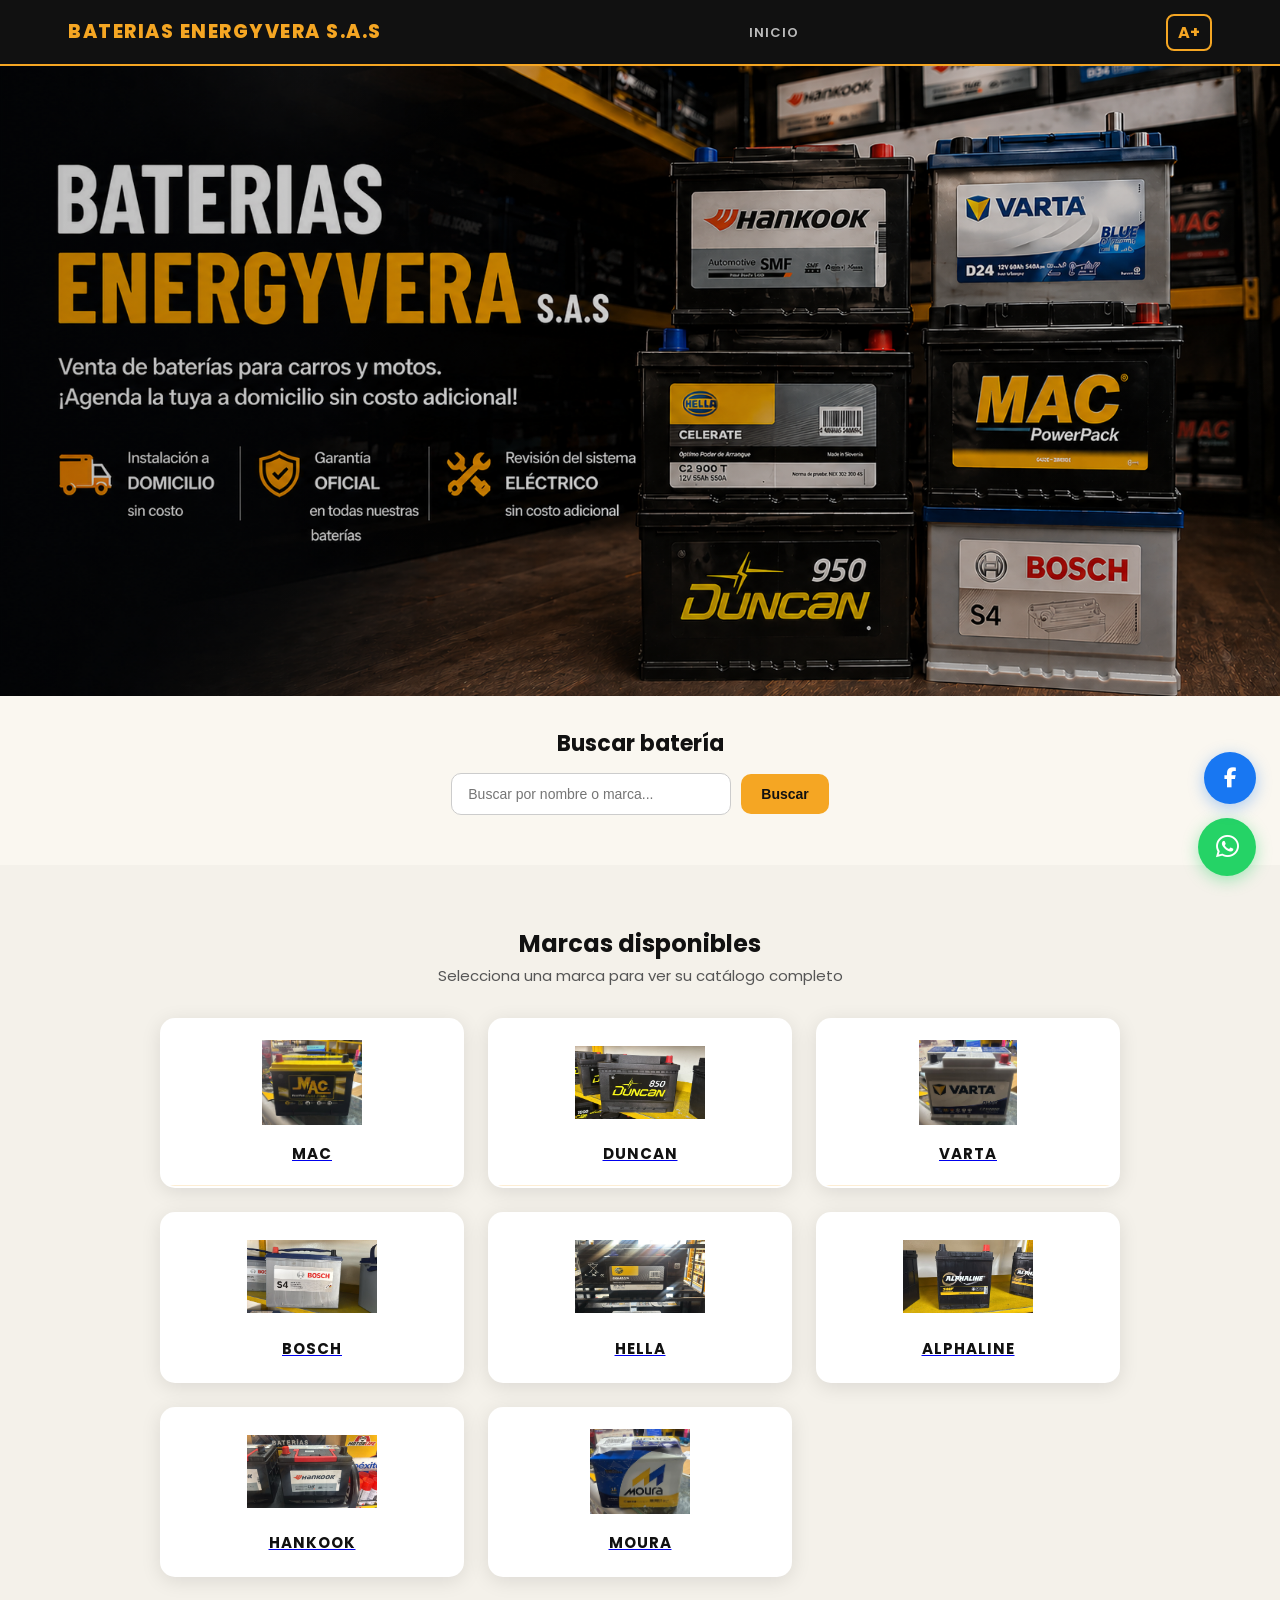
==== catalogo.html @ d807a4f6 "primer commit" ====
<!DOCTYPE html>
<html lang="es">
<head>
    <meta charset="UTF-8">
    <meta name="viewport" content="width=device-width, initial-scale=1.0">
    <title>Catálogo - Energyvera</title>
    <link rel="stylesheet" href="CSS/style.css">
    <link rel="stylesheet" href="CSS/catalogo.css">
    <link rel="stylesheet" href="CSS/carrusel.css">
    <link rel="stylesheet" href="https://cdnjs.cloudflare.com/ajax/libs/font-awesome/6.5.0/css/all.min.css">
    <link href="https://fonts.googleapis.com/css2?family=Poppins:wght@300;400;600;700;800&display=swap" rel="stylesheet">
</head>
<body>

<header>
    <nav>
        <h2>BATERIAS ENERGYVERA S.A.S</h2>
        <ul>
            <li><a href="index.html">Inicio</a></li>
        </ul>
        <button id="btnFuente" onclick="cambiarFuente()" title="Cambiar tamaño de texto">A+</button>
    </nav>
</header>

<!--CARRUSEL-->
<section class="hero-carousel">
  <div class="carousel-slide active">
    <img src="IMG/CARRUSEL/Carrusel01.jpg" class="carousel-img desktop" alt="Servicios de la empresa">
    <img src="IMG/CARRUSEL/Carrusel01-movil.jpg" class="carousel-img movil" alt="Servicios de la empresa">
    <div class="carousel-overlay"></div>
  </div>
  <div class="carousel-slide">
    <img src="IMG/CARRUSEL/Carrusel02.jpg" class="carousel-img desktop" alt="Garantía respaldada">
    <img src="IMG/CARRUSEL/Carrusel02-movil.jpg" class="carousel-img movil" alt="Garantía respaldada">
    <div class="carousel-overlay"></div>
  </div>
</section>

<!--BOTON WSP-->
<div class="wsp-float">
  <button class="wsp-btn" id="wspBtn"><i class="fab fa-whatsapp"></i></button>
  <div class="wsp-menu" id="wspMenu">
    <a href="https://api.whatsapp.com/send?phone=573152168760" target="_blank">Asesor Jeison Vera</a>
    <a href="https://api.whatsapp.com/send?phone=573102513489" target="_blank">Asesora Jazmin Vera</a>
  </div>
</div>

<div class="fb-float">
  <a href="href="https://www.facebook.com/share/18U4XaW8nF/"" target="_blank" class="fb-btn"><i class="fab fa-facebook-f"></i></a>
</div>

<section class="buscador">
    <h2>Buscar batería</h2>
    <div class="buscador-row">
        <input type="text" id="inputBusqueda" onkeyup="buscar()" placeholder="Buscar por nombre o marca...">
        <button onclick="buscar()">Buscar</button>
    </div>
</section>

<div id="resultados" class="productos"></div>

<section class="catalogo">
    <h1>Marcas disponibles</h1>
    <p class="catalogo-subtitulo">Selecciona una marca para ver su catálogo completo</p>

    <div class="marcas-grid">
      <a class="marca" href="marca.html?marca=mac">
        <img src="IMG/MAC/MAC.jpg" alt="Mac">
        <h3>MAC</h3>
      </a>

      <a class="marca" href="marca.html?marca=duncan">
        <img src="IMG/DUNCAN/DUNCAN.jpg" alt="Duncan">
        <h3>DUNCAN</h3>
      </a>
      <a class="marca" href="marca.html?marca=varta">
        <img src="IMG/VARTA/VARTA.jpg" alt="Varta">
        <h3>VARTA</h3>
      </a>
      <a class="marca" href="marca.html?marca=bosch">
        <img src="IMG/BOSCH/BOSCH.jpg" alt="Bosch">
        <h3>BOSCH</h3>
      </a>
      <a class="marca" href="marca.html?marca=hella">
        <img src="IMG/HELLA/HELLA.jpg" alt="Hella">
        <h3>HELLA</h3>
      </a>
      <a class="marca" href="marca.html?marca=alphaline">
        <img src="IMG/ALPHALINE/ALPHALINE.jpg" alt="Alphaline">
        <h3>ALPHALINE</h3>
      </a>
      <a class="marca" href="marca.html?marca=hankook">
        <img src="IMG/HANKOOK/HANKOOK.jpg" alt="Hankook">
        <h3>HANKOOK</h3>
      </a>
      <a class="marca" href="marca.html?marca=moura">
        <img src="IMG/MOURA/MOURA.jpg" alt="Moura">
        <h3>MOURA</h3>
      </a>

    </div>
</section>

<script src="JS/marca.js"></script>
<script src="JS/catalogo.js"></script>
<script src="JS/carrusel.js"></script>
<script src="JS/botones.js"></script>
<script>
  function cambiarFuente() {
    const html   = document.documentElement;
    const actual = parseFloat(html.style.fontSize) || 16;
    html.style.fontSize = actual >= 22 ? '16px' : (actual + 2) + 'px';
  }
</script>

</body>
</html>
---- CSS/style.css ----
/* Estilos globales — negro carbón, ámbar, dorado y crema
   Aquí vive todo lo que se comparte entre las tres páginas.
   Si tocas algo acá, afecta a index, catálogo y marca. */


/* -- Reset
   Limpia márgenes y rellenos por defecto del navegador,
   y hace que el tamaño de los elementos incluya el borde (box-sizing). */
*, *::before, *::after {
  margin: 0;
  padding: 0;
  box-sizing: border-box;
}


/* -- Variables
   Todos los colores, sombras, radios y tiempos de transición del sitio
   están aquí. Si quieres cambiar el color principal, solo cambia --ambar.
   --marca-color se sobreescribe dinámicamente desde marca.js con JS. */
:root {
  --negro:         #111111;
  --carbon:        #1c1c1e;
  --gris-oscuro:   #2a2a2a;
  --gris-medio:    #555;
  --gris-claro:    #f4f1ea;
  --crema:         #faf7f0;
  --blanco:        #ffffff;

  --ambar:         #f5a623;
  --ambar-claro:   #ffc346;
  --dorado:        #d4a017;
  --dorado-oscuro: #a07810;
  --amarillo:      #fdcc39;
  --amarillo-hover:#f5a623;

  /* sobreescrita por JS en marca.html */
  --marca-color:   #fdcc39;

  --sombra-suave:  0 4px 20px rgba(0,0,0,0.10);
  --sombra-media:  0 8px 32px rgba(0,0,0,0.18);
  --sombra-fuerte: 0 20px 60px rgba(0,0,0,0.30);

  --radio:     14px;
  --radio-sm:  8px;
  --t:         0.28s ease;
}


/* -- Base
   font-size: 16px en el html es la base de todos los rem del sitio.
   El botón de accesibilidad (btnFuente) modifica este valor con JS
   para escalar todos los textos proporcionalmente. */
html {
  scroll-behavior: smooth;
  font-size: 16px;
}

body {
  font-family: 'Poppins', sans-serif;
  background: var(--crema);
  color: var(--negro);
  line-height: 1.6;
}

ul { list-style: none; }


/* -- Tipografía
   Todos los encabezados usan Poppins. Los tamaños están en rem
   para que escalen cuando el usuario usa el botón de accesibilidad. */
h1, h2, h3, h4 { font-family: 'Poppins', sans-serif; }

.section-title {
  display: inline-block;
  font-size: 2.125rem;     /* 34px */
  font-weight: 800;
  text-transform: uppercase;
  letter-spacing: 1px;
  color: var(--negro);
  margin-bottom: 8px;
}
/* La línea decorativa ámbar debajo de los títulos de sección */
.section-title::after {
  content: '';
  display: block;
  width: 52px;
  height: 4px;
  background: linear-gradient(90deg, var(--ambar), var(--dorado));
  border-radius: 2px;
  margin: 10px auto 0;
}

.section-sub {
  font-size: 0.9375rem;    /* 15px */
  color: var(--gris-medio);
  margin-bottom: 48px;
}


/* -- Navbar
   Sticky en la parte superior, siempre visible al hacer scroll.
   El z-index 200 asegura que quede por encima de todo el contenido. */
header {
  background: var(--negro);
  position: sticky;
  top: 0;
  z-index: 200;
  border-bottom: 2px solid var(--ambar);
}

nav {
  display: flex;
  justify-content: space-between;
  align-items: center;
  max-width: 1200px;
  margin: 0 auto;
  padding: 0 28px;
  height: 64px;
}

/* Nombre de la empresa en el navbar */
nav h2 {
  font-size: 1.1875rem;    /* 19px */
  font-weight: 800;
  letter-spacing: 1.5px;
  color: var(--ambar);
  text-transform: uppercase;
  margin-bottom: 0;
}

/* Desactiva la línea decorativa que tienen los h2 globalmente */
nav h2::after { display: none; }

nav ul { display: flex; gap: 32px; }

/* Links del navbar con subrayado animado al hacer hover */
nav a {
  color: #bbb;
  text-decoration: none;
  font-size: 0.8125rem;    /* 13px */
  font-weight: 600;
  letter-spacing: 1px;
  text-transform: uppercase;
  position: relative;
  transition: color var(--t);
}
nav a::after {
  content: '';
  position: absolute;
  left: 0; bottom: -4px;
  width: 0; height: 2px;
  background: var(--ambar);
  transition: width var(--t);
}
nav a:hover { color: var(--ambar-claro); }
nav a:hover::after { width: 100%; }


/* -- Botón de accesibilidad
   Aumenta el font-size del html con JS, lo que escala
   todos los textos en rem proporcionalmente. */
#btnFuente {
  background: transparent;
  border: 2px solid var(--ambar);
  color: var(--ambar);
  font-family: 'Poppins', sans-serif;
  font-weight: 700;
  font-size: 1rem;
  padding: 4px 10px;
  border-radius: 8px;
  cursor: pointer;
  transition: all var(--t);
}

#btnFuente:hover {
  background: var(--ambar);
  color: var(--negro);
}


/* -- Sección CTA Marcas
   El bloque negro con el título grande y el botón "Ver marcas".
   Los dos radial-gradient del ::before son el efecto de luz de fondo. */
.marcas-home {
  text-align: center;
  padding: 90px 20px;
  background: var(--negro);
  position: relative;
  overflow: hidden;
}

.marcas-home::before {
  content: '';
  position: absolute; inset: 0;
  background:
    radial-gradient(ellipse 65% 55% at 20% 50%, rgba(245,166,35,0.09) 0%, transparent 70%),
    radial-gradient(ellipse 55% 65% at 80% 50%, rgba(212,160,23,0.07) 0%, transparent 70%);
  pointer-events: none;
}

.marcas-home h2 {
  font-size: 3.125rem;     /* 50px */
  font-weight: 800;
  text-transform: uppercase;
  letter-spacing: 2px;
  color: var(--blanco);
  margin-bottom: 14px;
  position: relative;
}
.marcas-home h2::after { display: none; }

/* La palabra en ámbar dentro del h2 ("marcas") */
.marcas-home h2 em {
  color: var(--ambar);
  font-style: normal;
}

.marcas-home p {
  color: #888;
  font-size: 1rem;         /* 16px */
  margin-bottom: 40px;
  position: relative;
}

/* Botón principal con gradiente ámbar-dorado y sombra de color */
.btn-marcas {
  display: inline-flex;
  align-items: center;
  gap: 10px;
  padding: 16px 42px;
  background: linear-gradient(135deg, var(--ambar) 0%, var(--dorado) 100%);
  color: var(--negro);
  font-size: 1rem;         /* 16px */
  font-weight: 700;
  letter-spacing: 1.5px;
  text-transform: uppercase;
  text-decoration: none;
  border-radius: var(--radio-sm);
  box-shadow: 0 6px 28px rgba(245,166,35,0.38);
  transition: transform var(--t), box-shadow var(--t);
  position: relative;
}

.btn-marcas:hover {
  transform: translateY(-3px);
  box-shadow: 0 14px 40px rgba(245,166,35,0.48);
  background: linear-gradient(135deg, var(--ambar-claro) 0%, var(--ambar) 100%);
}


/* -- Sección Servicios
   Grid responsivo que acomoda las tarjetas automáticamente
   según el ancho disponible. Cada tarjeta tiene borde izquierdo
   que aparece en hover. */
.servicios {
  padding: 90px 20px;
  text-align: center;
  background: var(--crema);
}

.servicios ul {
  display: grid;
  grid-template-columns: repeat(auto-fit, minmax(255px, 1fr));
  gap: 20px;
  max-width: 1100px;
  margin: 0 auto;
}

.servicios ul li {
  background: var(--blanco);
  padding: 24px 22px;
  border-radius: var(--radio);
  box-shadow: var(--sombra-suave);
  display: flex;
  align-items: flex-start;
  gap: 16px;
  font-size: 0.9375rem;    /* 15px */
  text-align: left;
  border-left: 4px solid transparent;
  transition: transform var(--t), box-shadow var(--t), border-color var(--t);
}

.servicios ul li:hover {
  transform: translateY(-6px);
  box-shadow: var(--sombra-media);
  border-left-color: var(--ambar);
}

/* Íconos de Font Awesome en cada servicio */
.servicios i {
  color: var(--ambar);
  font-size: 1.375rem;     /* 22px */
  flex-shrink: 0;
  margin-top: 2px;
}


/* -- Sección Reseñas
   Fondo negro con tarjetas oscuras. El ::before de cada tarjeta
   es la comilla decorativa grande semitransparente. */
.resenas {
  padding: 90px 20px;
  text-align: center;
  background: var(--negro);
  display: flex;
  flex-direction: column;
  align-items: center;
}

.resenas h2 {
  color: var(--blanco);
  font-size: 2.125rem;     /* 34px */
  font-weight: 800;
  margin-bottom: 6px;
}
.resenas h2::after {
  content: '';
  display: block;
  width: 52px; height: 4px;
  background: linear-gradient(90deg, var(--ambar), var(--dorado));
  border-radius: 2px;
  margin: 10px auto 0;
}

.resenas-sub {
  color: #777;
  font-size: 0.9375rem;    /* 15px */
  margin-bottom: 48px;
  margin-top: 10px;
}

.resenas-grid {
  display: grid;
  grid-template-columns: repeat(auto-fit, minmax(275px, 1fr));
  gap: 20px;
  max-width: 960px;
  width: 100%;
}

.resena-card {
  background: var(--carbon);
  border: 1px solid #2a2a2a;
  border-radius: var(--radio);
  padding: 28px 26px;
  text-align: left;
  position: relative;
  transition: border-color var(--t), transform var(--t);
}
.resena-card:hover {
  border-color: var(--ambar);
  transform: translateY(-5px);
}
/* Comilla decorativa grande en la esquina superior izquierda */
.resena-card::before {
  content: '"';
  font-size: 5rem;         /* 80px */
  color: var(--ambar);
  opacity: 0.18;
  position: absolute;
  top: -6px; left: 14px;
  line-height: 1;
  font-family: Georgia, serif;
}

.resena-estrellas { color: var(--ambar); font-size: 0.8125rem; margin-bottom: 10px; }
.resena-texto {
  font-size: 0.875rem;     /* 14px */
  color: #bbb;
  font-style: italic;
  line-height: 1.7;
  margin-bottom: 18px;
  position: relative;
  z-index: 1;
}
.resena-autor {
  font-size: 0.75rem;      /* 12px */
  font-weight: 700;
  color: var(--ambar);
  letter-spacing: 1.5px;
  text-transform: uppercase;
}


/* -- Sección FAQ
   Acordeón hecho con CSS y JS puro. max-height: 0 con transición
   es el truco para animar la apertura sin JS de altura. */
.faq {
  padding: 90px 20px;
  background: var(--gris-claro);
  text-align: center;
}
.faq h2 { color: var(--negro); }

.faq-lista {
  max-width: 700px;
  margin: 0 auto;
  text-align: left;
}

.faq-item {
  background: var(--blanco);
  border-radius: var(--radio-sm);
  margin-bottom: 10px;
  overflow: hidden;
  box-shadow: var(--sombra-suave);
  border: 1px solid #e6e0d4;
}

.faq-pregunta {
  width: 100%;
  background: none;
  border: none;
  padding: 18px 22px;
  display: flex;
  justify-content: space-between;
  align-items: center;
  cursor: pointer;
  font-family: 'Poppins', sans-serif;
  font-size: 0.9375rem;    /* 15px */
  font-weight: 700;
  color: var(--negro);
  text-align: left;
  gap: 12px;
  transition: background var(--t);
}
.faq-pregunta:hover { background: #fdf9f0; }

/* El ícono + que rota 45° para convertirse en × al abrir */
.faq-icon {
  color: var(--ambar);
  font-size: 1rem;         /* 16px */
  flex-shrink: 0;
  transition: transform var(--t);
}
.faq-item.open .faq-icon { transform: rotate(45deg); }

/* La respuesta usa max-height para animar apertura y cierre */
.faq-respuesta {
  max-height: 0;
  overflow: hidden;
  transition: max-height 0.35s ease, padding 0.3s ease;
  font-size: 0.875rem;     /* 14px */
  color: #555;
  padding: 0 22px;
  line-height: 1.7;
}
.faq-item.open .faq-respuesta {
  max-height: 200px;
  padding: 4px 22px 20px;
}


/* -- Sección Contacto
   Tres tarjetas con ícono, fondo oscuro sobre negro.
   El ::before es el efecto de luz sutil desde abajo. */
#contacto {
  padding: 90px 20px;
  text-align: center;
  background: var(--negro);
  position: relative;
  overflow: hidden;
}
#contacto::before {
  content: '';
  position: absolute; inset: 0;
  background: radial-gradient(ellipse 70% 60% at 50% 110%, rgba(245,166,35,0.08) 0%, transparent 70%);
  pointer-events: none;
}

#contacto h2 {
  color: var(--blanco);
  font-size: 2.125rem;     /* 34px */
  font-weight: 800;
  margin-bottom: 6px;
}
#contacto h2::after {
  content: '';
  display: block;
  width: 52px; height: 4px;
  background: linear-gradient(90deg, var(--ambar), var(--dorado));
  border-radius: 2px;
  margin: 10px auto 0;
}

.contacto-sub {
  color: #777;
  font-size: 0.9375rem;    /* 15px */
  margin: 10px 0 50px;
}

.contacto-cards {
  display: flex;
  justify-content: center;
  flex-wrap: wrap;
  gap: 20px;
  max-width: 860px;
  margin: 0 auto;
}

.contacto-card {
  background: var(--carbon);
  border: 1px solid #2a2a2a;
  border-radius: var(--radio);
  padding: 30px 32px;
  min-width: 210px;
  flex: 1;
  transition: border-color var(--t), transform var(--t);
}
.contacto-card:hover {
  border-color: var(--ambar);
  transform: translateY(-5px);
}
.contacto-card i {
  font-size: 1.75rem;      /* 28px */
  color: var(--ambar);
  margin-bottom: 14px;
  display: block;
}
.contacto-card p {
  color: #aaa;
  font-size: 0.875rem;     /* 14px */
  line-height: 1.7;
  background: none;
  padding: 0;
  border-radius: 0;
  box-shadow: none;
  width: auto;
  max-width: none;
  transition: none;
}
.contacto-card:hover p { background: none; transform: none; }


/* -- Footer
   Simple y limpio. El span es el nombre de la empresa en ámbar. */
footer {
  background: #090909;
  color: #555;
  text-align: center;
  padding: 28px 20px;
  font-size: 0.8125rem;    /* 13px */
  letter-spacing: 0.5px;
  border-top: 2px solid var(--ambar);
}
footer span { color: var(--ambar); font-weight: 700; }


/* -- Botones flotantes
   WhatsApp fijo abajo a la derecha. Al hacer click abre un menú
   con los dos asesores. Facebook flota encima del botón de WhatsApp. */
.wsp-float {
  position: fixed;
  bottom: 24px; right: 24px;
  z-index: 999;
  display: flex;
  align-items: flex-end;
  gap: 10px;
}

.wsp-btn {
  width: 58px; height: 58px;
  border-radius: 50%;
  border: none;
  background: #25D366;
  color: white;
  font-size: 1.625rem;     /* 26px */
  display: flex; align-items: center; justify-content: center;
  cursor: pointer;
  box-shadow: 0 4px 16px rgba(37,211,102,0.4);
  transition: transform var(--t), box-shadow var(--t);
}
.wsp-btn:hover {
  transform: scale(1.1);
  box-shadow: 0 8px 24px rgba(37,211,102,0.5);
}

/* El menú se muestra/oculta con la clase .show que agrega botones.js */
.wsp-menu {
  display: none;
  flex-direction: column;
  gap: 8px;
  position: absolute;
  right: 68px; bottom: 0;
}
.wsp-menu a {
  background: var(--ambar);
  color: var(--negro);
  padding: 10px 14px;
  border-radius: var(--radio-sm);
  text-decoration: none;
  font-size: 0.8125rem;    /* 13px */
  font-weight: 700;
  white-space: nowrap;
  box-shadow: var(--sombra-suave);
  transition: background var(--t);
}
.wsp-menu a:hover { background: var(--ambar-claro); }
.wsp-menu.show { display: flex; }

.fb-float {
  position: fixed;
  bottom: 96px; right: 24px;
  z-index: 999;
}
.fb-btn {
  width: 52px; height: 52px;
  display: flex; align-items: center; justify-content: center;
  background: #1877F2;
  color: white;
  font-size: 1.25rem;      /* 20px */
  border-radius: 50%;
  text-decoration: none;
  box-shadow: 0 4px 16px rgba(24,119,242,0.35);
  transition: transform var(--t), box-shadow var(--t);
}
.fb-btn:hover {
  transform: scale(1.12);
  box-shadow: 0 8px 24px rgba(24,119,242,0.45);
  background: #145dc0;
}


/* -- Animaciones
   fadeUp es la entrada escalonada de las tarjetas de productos.
   El delay se aplica inline desde marca.js. */
@keyframes fadeUp {
  from { opacity: 0; transform: translateY(28px); }
  to   { opacity: 1; transform: translateY(0); }
}


/* -- Responsive 768px
   En tablets el navbar apila verticalmente, el grid de reseñas
   pasa a una columna y las tarjetas de contacto se apilan. */
@media (max-width: 768px) {
  nav { flex-direction: column; height: auto; padding: 14px 20px; gap: 12px; }
  nav ul { gap: 16px; flex-wrap: wrap; justify-content: center; }
  .marcas-home h2 { font-size: 2rem; }        /* 32px */
  .resenas-grid { grid-template-columns: 1fr; }
  .contacto-cards { flex-direction: column; }
  .servicios ul li { font-size: 0.875rem; }   /* 14px */
  .faq-lista { max-width: 95%; }
}

/* -- Responsive 480px
   En móviles pequeños los títulos y botones reducen un poco más. */
@media (max-width: 480px) {
  .section-title { font-size: 1.625rem; }     /* 26px */
  .btn-marcas { padding: 14px 28px; font-size: 0.875rem; } /* 14px */
}


/* -- Sección Video
   El aspect-ratio 16/9 mantiene las proporciones del iframe
   sin importar el ancho de pantalla. */
.video-seccion {
  padding: 90px 20px;
  background: var(--negro);
  text-align: center;
}

.video-seccion h2 {
  color: var(--blanco);
}
.video-seccion .section-sub {
  color: #888;
}

.video-wrapper {
  position: relative;
  width: 100%;
  max-width: 860px;
  margin: 0 auto;
  border-radius: var(--radio);
  overflow: hidden;
  box-shadow: 0 24px 64px rgba(0,0,0,0.55);
  border: 2px solid #2a2a2a;
  aspect-ratio: 16 / 9;
}

/* El iframe se posiciona absolute para llenar el contenedor 16/9 */
.video-wrapper iframe,
.video-wrapper video {
  position: absolute;
  inset: 0;
  width: 100%;
  height: 100%;
  border: none;
  display: block;
}

@media (max-width: 768px) {
  .video-wrapper { border-radius: var(--radio-sm); }
}


/* -- Sección Mapa
   El mapa de Google Maps embebido con un header decorativo.
   En hover el borde se vuelve ámbar y el filtro de grises desaparece. */
.mapa-seccion {
  background: var(--negro);
  padding: 0 20px 70px;
  display: flex;
  justify-content: center;
}

.mapa-wrapper {
  width: 100%;
  max-width: 900px;
  border-radius: var(--radio);
  overflow: hidden;
  border: 2px solid #2a2a2a;
  box-shadow: 0 24px 60px rgba(0,0,0,0.5);
  transition: border-color var(--t), box-shadow var(--t);
}

.mapa-wrapper:hover {
  border-color: var(--ambar);
  box-shadow: 0 28px 70px rgba(245,166,35,0.15);
}

/* Barra superior del mapa con ícono y texto */
.mapa-header {
  background: var(--carbon);
  border-bottom: 2px solid var(--ambar);
  padding: 14px 22px;
  display: flex;
  align-items: center;
  gap: 10px;
}

.mapa-header i {
  color: var(--ambar);
  font-size: 1rem;         /* 16px */
}

.mapa-header span {
  font-size: 0.8125rem;    /* 13px */
  font-weight: 700;
  letter-spacing: 1.5px;
  text-transform: uppercase;
  color: #ccc;
}

/* Filtro de grises suave que se quita al hacer hover en el wrapper */
.mapa-frame {
  width: 100%;
  height: 380px;
  border: none;
  display: block;
  filter: grayscale(20%) contrast(1.05);
  transition: filter var(--t);
}

.mapa-wrapper:hover .mapa-frame {
  filter: grayscale(0%) contrast(1.05);
}

@media (max-width: 768px) {
  .mapa-frame { height: 260px; }
}
---- CSS/catalogo.css ----
/* CATALOGO
   Estilos de catalogo.html y también de marca.html,
   porque comparten el buscador y algunas tarjetas.
   Si tocas algo acá revisa que no se rompa en las dos páginas. */


/* -- Sección catálogo
   El bloque principal con el grid de marcas y el buscador. */
.catalogo {
  text-align: center;
  padding: 60px 20px;
  background: var(--gris-claro);
}

.catalogo-subtitulo {
  color: var(--gris-medio);
  margin-bottom: 30px;
  font-size: 0.9375rem;    /* 15px */
}


/* -- Grid de marcas
   Tres columnas fijas que se reducen a dos y luego a una
   en los breakpoints de responsive. */
.marcas-grid {
  display: grid;
  grid-template-columns: repeat(3, 1fr);
  gap: 24px;
  max-width: 960px;
  margin: 0 auto;
  justify-items: center;
}


/* -- Tarjeta de marca
   Al hacer hover sube, agrega borde ámbar y muestra
   la franja "Ver productos →" que sube desde abajo con translateY. */
.marca {
  background: var(--blanco);
  padding: 20px;
  border-radius: 15px;
  text-align: center;
  width: 100%;
  box-shadow: var(--sombra-suave);
  border: 2px solid transparent;
  transition: transform var(--t), box-shadow var(--t), border-color var(--t);
  position: relative;
  overflow: hidden;
}

/* Franja ámbar que sube desde abajo al hacer hover */
.marca::after {
  content: "Ver productos →";
  position: absolute;
  bottom: 0; left: 0; right: 0;
  background: var(--ambar);
  color: var(--negro);
  font-weight: 700;
  font-size: 0.8125rem;    /* 13px */
  padding: 8px;
  text-align: center;
  transform: translateY(100%);
  transition: transform var(--t);
}

.marca:hover::after { transform: translateY(0); }

.marca:hover {
  border-color: var(--ambar);
  transform: translateY(-6px);
  box-shadow: 0 14px 32px rgba(0,0,0,0.15);
}

.marca img {
  width: 130px;
  height: 85px;
  object-fit: contain;
}

.marca h3 {
  color: var(--negro);
  margin-top: 10px;
  font-size: 0.9375rem;    /* 15px */
  font-weight: 700;
  letter-spacing: 1px;
}


/* -- Resultados del buscador global
   Grid de dos columnas que muestra las baterías encontradas
   en todas las marcas al mismo tiempo. */
.productos {
  display: grid;
  grid-template-columns: repeat(2, 1fr);
  gap: 25px;
  justify-items: center;
  margin-top: 20px;
}

/* Tarjeta de resultado de búsqueda */
.bateria {
  background: var(--blanco);
  width: 240px;
  border-radius: 15px;
  padding: 15px;
  box-shadow: var(--sombra-suave);
  text-align: center;
  transition: transform var(--t), box-shadow var(--t);
}

.bateria:hover {
  transform: translateY(-6px);
  box-shadow: var(--sombra-media);
}

.bateria img {
  width: 100%;
  height: 150px;
  object-fit: contain;
}

.bateria h3 {
  font-size: 1rem;         /* 16px */
  margin: 10px 0;
  color: var(--negro);
}


/* -- Buscador global
   El input y botón centrados. El borde del input se vuelve
   ámbar al hacer focus con un glow suave. */
.buscador {
  display: flex;
  flex-direction: column;
  align-items: center;
  gap: 12px;
  text-align: center;
  padding: 30px 20px;
}

.buscador h2 {
  font-size: 1.375rem;     /* 22px */
  font-weight: 700;
  color: var(--negro);
}

.buscador-row {
  display: flex;
  justify-content: center;
  align-items: center;
  gap: 10px;
  flex-wrap: wrap;
}

.buscador input {
  padding: 12px 16px;
  width: 280px;
  border-radius: 10px;
  border: 1px solid #ccc;
  outline: none;
  font-size: 0.875rem;     /* 14px */
  transition: border var(--t), box-shadow var(--t);
}

.buscador input:focus {
  border-color: var(--ambar);
  box-shadow: 0 0 5px rgba(245,166,35,0.4);
}

.buscador button {
  padding: 12px 20px;
  background: var(--ambar);
  color: var(--negro);
  border: none;
  border-radius: 10px;
  cursor: pointer;
  font-weight: 700;
  font-size: 0.875rem;     /* 14px */
  transition: background var(--t), transform var(--t);
}

.buscador button:hover {
  background: var(--ambar-claro);
  transform: translateY(-2px);
}


/* -- Responsive 768px
   El grid de marcas pasa de 3 a 2 columnas.
   Los resultados del buscador pasan a una columna.
   El input ocupa casi todo el ancho. */
@media (max-width: 768px) {
  .marcas-grid { grid-template-columns: repeat(2, 1fr); }
  .productos { grid-template-columns: 1fr; }
  .bateria { width: 90%; }
  .buscador input { width: 80%; }
}

/* -- Responsive 480px
   En móviles pequeños el grid de marcas pasa a una sola columna. */
@media (max-width: 480px) {
  .marcas-grid { grid-template-columns: 1fr; }
}
---- CSS/carrusel.css ----
/* CARRUSEL
   Hero principal de index.html y catalogo.html.
   La lógica del cambio automático entre slides está en carrusel.js.
   Solo el slide con la clase .active es visible en cada momento. */


/* -- Contenedor principal
   overflow: hidden oculta los slides que no están activos
   para que no aparezcan al lado del que sí se muestra. */
.hero-carousel {
  position: relative;
  width: 100%;
  overflow: hidden;
}


/* -- Slide individual
   Por defecto están ocultos con display: none.
   carrusel.js agrega y quita la clase .active cada 4 segundos. */
.carousel-slide {
  display: none;
  height: 70vh;
  min-height: 400px;
  max-height: 650px;
  position: relative;
}

/* El slide activo es el único visible */
.carousel-slide.active {
  display: block;
}

/* La imagen cubre todo el slide sin deformarse */
.carousel-img {
  width: 100%;
  height: 100%;
  object-fit: cover;
  object-position: center;
}


/* -- Overlay
   Capa semitransparente sobre la imagen.
   El gradiente va de izquierda (más oscuro) a derecha (más claro)
   para que el texto de la izquierda sea legible. */
.carousel-overlay {
  position: absolute;
  inset: 0;
  display: flex;
  align-items: center;
  justify-content: flex-start;
  padding-left: 80px;
  padding-right: 40px;
  background: linear-gradient(to right, rgba(0,0,0,0.25), rgba(0,0,0,0.1));
}


/* -- Contenido del slide
   Título y texto sobre la imagen. La animación fadeUp lo hace
   entrar desde abajo cada vez que el slide se activa. */
.carousel-content {
  color: white;
  max-width: 500px;
  animation: fadeUp 1s ease;
  text-align: left;
}

.carousel-title {
  color: var(--ambar);
  font-size: 3.25rem;      /* 52px */
  font-weight: 900;
  line-height: 1.1;
  margin-bottom: 10px;
  text-transform: uppercase;
  letter-spacing: 1px;
  text-shadow: 0 4px 15px rgba(0,0,0,0.6);
}

.carousel-text {
  font-size: 1.125rem;     /* 18px */
  font-weight: 700;
  opacity: 0.9;
  margin-top: 10px;
  line-height: 1.4;
}

/* --Carousel movil*/
.carousel-img.movil  { 
  display: none; }

/* -- Responsive 768px
   En móviles el slide es más bajo y el contenido
   se centra en vez de alinearse a la izquierda. */
@media (max-width: 768px) {
  .carousel-slide { height: 450px; }
  .carousel-img { object-position: center top; }

  .carousel-overlay {
    padding: 20px;
    align-items: center;
    justify-content: center;
    text-align: center;
  }

  .carousel-title { font-size: 1.875rem; } /* 30px */
  .carousel-text  { font-size: 0.875rem; } /* 14px */
}

.carousel-img.movil  { display: none; }

@media (max-width: 768px) {
  .carousel-img.desktop { display: none; }
  .carousel-img.movil   { display: block; }
}
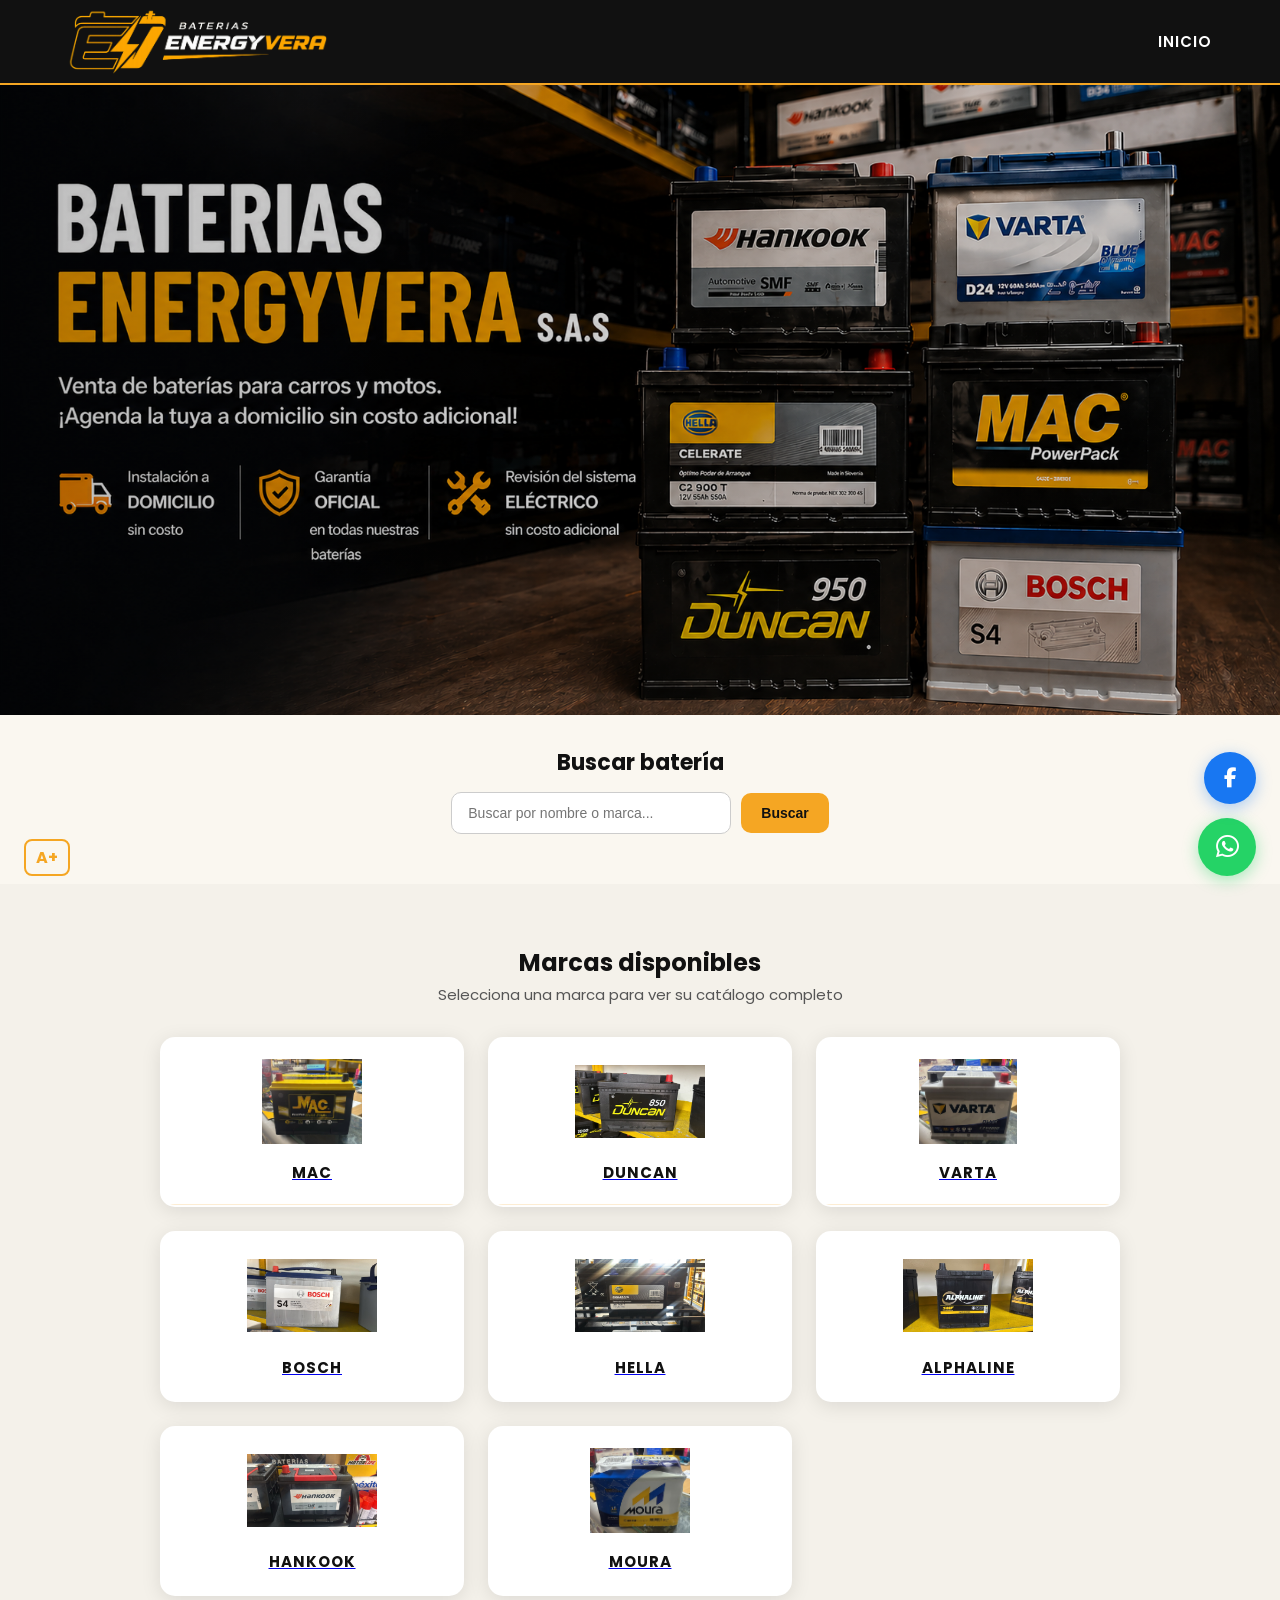
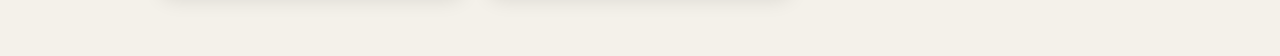
==== commit 7c9999d0: "estilo de catalogo" ====
--- a/catalogo.html
+++ b/catalogo.html
@@ -14,7 +14,7 @@
 
 <header>
     <nav>
-        <h2>BATERIAS ENERGYVERA S.A.S</h2>
+        <h2><img src="IMG/LOGO/LOGO_energyvera.png" alt="Logo Baterias EnergyVera S.A.S" class="nav-logo"></h2>
         <ul>
             <li><a href="index.html">Inicio</a></li>
         </ul>
--- a/CSS/style.css
+++ b/CSS/style.css
@@ -1,11 +1,9 @@
 /* Estilos globales — negro carbón, ámbar, dorado y crema
-   Aquí vive todo lo que se comparte entre las tres páginas.
-   Si tocas algo acá, afecta a index, catálogo y marca. */
+index, catálogo y marca. */
 
 
 /* -- Reset
-   Limpia márgenes y rellenos por defecto del navegador,
-   y hace que el tamaño de los elementos incluya el borde (box-sizing). */
+   Limpia márgenes y rellenos por defecto del navegador */
 *, *::before, *::after {
   margin: 0;
   padding: 0;
@@ -14,8 +12,7 @@
 
 
 /* -- Variables
-   Todos los colores, sombras, radios y tiempos de transición del sitio
-   están aquí. Si quieres cambiar el color principal, solo cambia --ambar.
+   colores, sombras, radios y tiempos de transición
    --marca-color se sobreescribe dinámicamente desde marca.js con JS. */
 :root {
   --negro:         #111111;
@@ -46,10 +43,7 @@
 }
 
 
-/* -- Base
-   font-size: 16px en el html es la base de todos los rem del sitio.
-   El botón de accesibilidad (btnFuente) modifica este valor con JS
-   para escalar todos los textos proporcionalmente. */
+/* -- Base*/
 html {
   scroll-behavior: smooth;
   font-size: 16px;
@@ -65,9 +59,7 @@
 ul { list-style: none; }
 
 
-/* -- Tipografía
-   Todos los encabezados usan Poppins. Los tamaños están en rem
-   para que escalen cuando el usuario usa el botón de accesibilidad. */
+/* -- Tipografía */
 h1, h2, h3, h4 { font-family: 'Poppins', sans-serif; }
 
 .section-title {
@@ -79,7 +71,7 @@
   color: var(--negro);
   margin-bottom: 8px;
 }
-/* La línea decorativa ámbar debajo de los títulos de sección */
+/* La línea decorativa ambar debajo de los títulos de sección */
 .section-title::after {
   content: '';
   display: block;
@@ -97,9 +89,7 @@
 }
 
 
-/* -- Navbar
-   Sticky en la parte superior, siempre visible al hacer scroll.
-   El z-index 200 asegura que quede por encima de todo el contenido. */
+/* -- Navbar */
 header {
   background: var(--negro);
   position: sticky;
@@ -115,17 +105,22 @@
   max-width: 1200px;
   margin: 0 auto;
   padding: 0 28px;
-  height: 64px;
+  height: 83px;
 }
 
 /* Nombre de la empresa en el navbar */
+.nav-logo {
+  height: 65px;
+  width: auto;
+  vertical-align: middle;
+  margin-right: 10px;
+}
+
 nav h2 {
-  font-size: 1.1875rem;    /* 19px */
-  font-weight: 800;
-  letter-spacing: 1.5px;
-  color: var(--ambar);
-  text-transform: uppercase;
-  margin-bottom: 0;
+  margin-right: 0; 
+  margin-left: 0;
+  padding-left: 0;
+
 }
 
 /* Desactiva la línea decorativa que tienen los h2 globalmente */
@@ -133,17 +128,30 @@
 
 nav ul { display: flex; gap: 32px; }
 
-/* Links del navbar con subrayado animado al hacer hover */
+/* Links del navbar*/
 nav a {
   color: #bbb;
   text-decoration: none;
-  font-size: 0.8125rem;    /* 13px */
+  font-size: 0.9375rem;    /* 13px */
   font-weight: 600;
   letter-spacing: 1px;
   text-transform: uppercase;
   position: relative;
   transition: color var(--t);
 }
+
+nav a[href="catalogo.html"],
+nav a[href="#faq"],
+nav a[href="#contacto"] {
+  color: var(--blanco);
+}
+
+nav a[href="catalogo.html"]:hover,
+nav a[href="#faq"]:hover,
+nav a[href="#contacto"]:hover {
+  color: var(--ambar-claro);
+}
+
 nav a::after {
   content: '';
   position: absolute;
@@ -156,9 +164,7 @@
 nav a:hover::after { width: 100%; }
 
 
-/* -- Botón de accesibilidad
-   Aumenta el font-size del html con JS, lo que escala
-   todos los textos en rem proporcionalmente. */
+/* -- Botón de accesibilidad*/
 #btnFuente {
   background: transparent;
   border: 2px solid var(--ambar);
@@ -170,6 +176,10 @@
   border-radius: 8px;
   cursor: pointer;
   transition: all var(--t);
+  position: fixed;
+  bottom: 24px;
+  left: 24px;
+  z-index: 999;
 }
 
 #btnFuente:hover {
@@ -178,13 +188,11 @@
 }
 
 
-/* -- Sección CTA Marcas
-   El bloque negro con el título grande y el botón "Ver marcas".
-   Los dos radial-gradient del ::before son el efecto de luz de fondo. */
+/* -- Sección CTA Marcas */
 .marcas-home {
   text-align: center;
   padding: 90px 20px;
-  background: var(--negro);
+  background: var(--crema);
   position: relative;
   overflow: hidden;
 }
@@ -199,30 +207,30 @@
 }
 
 .marcas-home h2 {
-  font-size: 3.125rem;     /* 50px */
+  font-size: 1.60rem;     /* 30px */
   font-weight: 800;
   text-transform: uppercase;
   letter-spacing: 2px;
-  color: var(--blanco);
+  color: var(--negro);
   margin-bottom: 14px;
   position: relative;
 }
 .marcas-home h2::after { display: none; }
 
-/* La palabra en ámbar dentro del h2 ("marcas") */
+/* La palabra en ambar ("marcas") dentro del h2 */
 .marcas-home h2 em {
   color: var(--ambar);
   font-style: normal;
 }
 
 .marcas-home p {
-  color: #888;
-  font-size: 1rem;         /* 16px */
+  color:var(--negro);
+  font-size: 0.800rem;         /* 12px */
   margin-bottom: 40px;
   position: relative;
 }
 
-/* Botón principal con gradiente ámbar-dorado y sombra de color */
+/* Botón principal */
 .btn-marcas {
   display: inline-flex;
   align-items: center;
@@ -248,14 +256,20 @@
 }
 
 
-/* -- Sección Servicios
-   Grid responsivo que acomoda las tarjetas automáticamente
-   según el ancho disponible. Cada tarjeta tiene borde izquierdo
-   que aparece en hover. */
+/* -- Sección Servicios */
 .servicios {
   padding: 90px 20px;
   text-align: center;
-  background: var(--crema);
+  background: var(--carbon);
+}
+
+.servicios h2 {
+  color: var(--blanco);
+  font-size: 1.60rem;
+}
+
+.servicios .section-sub {
+  color: var(--blanco);
 }
 
 .servicios ul {
@@ -267,7 +281,8 @@
 }
 
 .servicios ul li {
-  background: var(--blanco);
+  background: var(--gris-oscuro);
+  color: var(--blanco);
   padding: 24px 22px;
   border-radius: var(--radio);
   box-shadow: var(--sombra-suave);
@@ -294,10 +309,54 @@
   margin-top: 2px;
 }
 
-
-/* -- Sección Reseñas
-   Fondo negro con tarjetas oscuras. El ::before de cada tarjeta
-   es la comilla decorativa grande semitransparente. */
+/* -- Sección Video */
+.video-seccion {
+  padding: 90px 20px;
+  background: var(--crema);
+  text-align: center;
+}
+
+.video-seccion h2 {
+  color: var(--negro);
+  font-size: 1.60rem;
+}
+
+.video-seccion p {
+  color: var(--negro)
+}
+
+.video-seccion .section-sub {
+  color: var(--negro);
+}
+
+.video-wrapper {
+  position: relative;
+  width: 100%;
+  max-width: 860px;
+  margin: 0 auto;
+  border-radius: var(--radio);
+  border-color: #d4c9b0;
+  overflow: hidden;
+  box-shadow: 0 24px 64px rgba(0,0,0,0.55);
+  border: 2px solid #fbc02d;
+  aspect-ratio: 16 / 9;
+}
+
+.video-wrapper iframe,
+.video-wrapper video {
+  position: absolute;
+  inset: 0;
+  width: 100%;
+  height: 100%;
+  border: none;
+  display: block;
+}
+
+@media (max-width: 768px) {
+  .video-wrapper { border-radius: var(--radio-sm); }
+}
+
+/* -- Sección Reseñas */
 .resenas {
   padding: 90px 20px;
   text-align: center;
@@ -309,7 +368,7 @@
 
 .resenas h2 {
   color: var(--blanco);
-  font-size: 2.125rem;     /* 34px */
+  font-size: 1.60rem;     /* 34px */
   font-weight: 800;
   margin-bottom: 6px;
 }
@@ -322,11 +381,19 @@
   margin: 10px auto 0;
 }
 
+.resenas-texto{
+  color: var(--blanco);
+}
+
 .resenas-sub {
-  color: #777;
+  color: var(--blanco);
   font-size: 0.9375rem;    /* 15px */
   margin-bottom: 48px;
   margin-top: 10px;
+}
+
+.resenas .resenas-sub {
+  color: var(--blanco);
 }
 
 .resenas-grid {
@@ -350,7 +417,7 @@
   border-color: var(--ambar);
   transform: translateY(-5px);
 }
-/* Comilla decorativa grande en la esquina superior izquierda */
+/* Comilla decorativa  */
 .resena-card::before {
   content: '"';
   font-size: 5rem;         /* 80px */
@@ -365,7 +432,7 @@
 .resena-estrellas { color: var(--ambar); font-size: 0.8125rem; margin-bottom: 10px; }
 .resena-texto {
   font-size: 0.875rem;     /* 14px */
-  color: #bbb;
+  color:var(--blanco);
   font-style: italic;
   line-height: 1.7;
   margin-bottom: 18px;
@@ -380,16 +447,16 @@
   text-transform: uppercase;
 }
 
-
 /* -- Sección FAQ
-   Acordeón hecho con CSS y JS puro. max-height: 0 con transición
-   es el truco para animar la apertura sin JS de altura. */
+   Acordeón hecho con CSS y JS */
 .faq {
   padding: 90px 20px;
   background: var(--gris-claro);
   text-align: center;
 }
-.faq h2 { color: var(--negro); }
+.faq h2 { color: var(--negro); 
+font-size: 1.60rem;
+}
 
 .faq-lista {
   max-width: 700px;
@@ -403,7 +470,15 @@
   margin-bottom: 10px;
   overflow: hidden;
   box-shadow: var(--sombra-suave);
-  border: 1px solid #e6e0d4;
+  border: 1px solid var(--blanco);
+}
+
+.faq .section-sub { 
+  color: var(--negro); 
+}
+
+.faq-respuesta { 
+  color: var(--negro); 
 }
 
 .faq-pregunta {
@@ -425,7 +500,6 @@
 }
 .faq-pregunta:hover { background: #fdf9f0; }
 
-/* El ícono + que rota 45° para convertirse en × al abrir */
 .faq-icon {
   color: var(--ambar);
   font-size: 1rem;         /* 16px */
@@ -440,7 +514,7 @@
   overflow: hidden;
   transition: max-height 0.35s ease, padding 0.3s ease;
   font-size: 0.875rem;     /* 14px */
-  color: #555;
+  color: var(--negro);
   padding: 0 22px;
   line-height: 1.7;
 }
@@ -449,10 +523,7 @@
   padding: 4px 22px 20px;
 }
 
-
-/* -- Sección Contacto
-   Tres tarjetas con ícono, fondo oscuro sobre negro.
-   El ::before es el efecto de luz sutil desde abajo. */
+/* -- Sección Contacto */
 #contacto {
   padding: 90px 20px;
   text-align: center;
@@ -469,7 +540,7 @@
 
 #contacto h2 {
   color: var(--blanco);
-  font-size: 2.125rem;     /* 34px */
+  font-size: 1.60rem;     /* 34px */
   font-weight: 800;
   margin-bottom: 6px;
 }
@@ -483,7 +554,7 @@
 }
 
 .contacto-sub {
-  color: #777;
+  color: var(--blanco);
   font-size: 0.9375rem;    /* 15px */
   margin: 10px 0 50px;
 }
@@ -517,7 +588,7 @@
   display: block;
 }
 .contacto-card p {
-  color: #aaa;
+  color: var(--blanco);
   font-size: 0.875rem;     /* 14px */
   line-height: 1.7;
   background: none;
@@ -530,24 +601,84 @@
 }
 .contacto-card:hover p { background: none; transform: none; }
 
-
-/* -- Footer
-   Simple y limpio. El span es el nombre de la empresa en ámbar. */
-footer {
-  background: #090909;
-  color: #555;
+/* -- Sección Mapa */
+.mapa-seccion {
+  background: var(--negro);
+  padding: 0 20px 70px;
+  display: flex;
+  justify-content: center;
+}
+
+.mapa-wrapper {
+  width: 100%;
+  max-width: 900px;
+  border-radius: var(--radio);
+  overflow: hidden;
+  border: 2px solid #2a2a2a;
+  box-shadow: 0 24px 60px rgba(0,0,0,0.5);
+  transition: border-color var(--t), box-shadow var(--t);
+}
+
+.mapa-wrapper:hover {
+  border-color: var(--ambar);
+  box-shadow: 0 28px 70px rgba(245,166,35,0.15);
+}
+
+/* --Barra superior del mapa con ícono y texto */
+.mapa-header {
+  background: var(--carbon);
+  border-bottom: 2px solid var(--ambar);
+  padding: 14px 22px;
+  display: flex;
+  align-items: center;
+  gap: 10px;
+}
+
+.mapa-header i {
+  color: var(--ambar);
+  font-size: 1rem;        
+}
+
+.mapa-header span {
+  font-size: 0.8125rem;   
+  font-weight: 700;
+  letter-spacing: 1.5px;
+  text-transform: uppercase;
+  color: var(--blanco);
+}
+
+/* --Filtro de grises suave que se quita al hacer hover en el wrapper */
+.mapa-frame {
+  width: 100%;
+  height: 380px;
+  border: none;
+  display: block;
+  filter: grayscale(20%) contrast(1.05);
+  transition: filter var(--t);
+}
+
+.mapa-wrapper:hover .mapa-frame {
+  filter: grayscale(0%) contrast(1.05);
+}
+
+@media (max-width: 768px) {
+  .mapa-frame { height: 260px; }
+}
+
+/* -- Footer*/
+  footer {
+  background: linear-gradient(135deg, var(--ambar) 0%, var(--ambar) 100%);
+  color:var(--blanco);
   text-align: center;
   padding: 28px 20px;
   font-size: 0.8125rem;    /* 13px */
   letter-spacing: 0.5px;
-  border-top: 2px solid var(--ambar);
-}
-footer span { color: var(--ambar); font-weight: 700; }
-
-
-/* -- Botones flotantes
-   WhatsApp fijo abajo a la derecha. Al hacer click abre un menú
-   con los dos asesores. Facebook flota encima del botón de WhatsApp. */
+  border-top: 2px solid var(--dorado);
+}
+footer span { color: var(--negro); font-weight: 700; }
+
+
+/* -- Botones flotantes*/
 .wsp-float {
   position: fixed;
   bottom: 24px; right: 24px;
@@ -574,7 +705,6 @@
   box-shadow: 0 8px 24px rgba(37,211,102,0.5);
 }
 
-/* El menú se muestra/oculta con la clase .show que agrega botones.js */
 .wsp-menu {
   display: none;
   flex-direction: column;
@@ -619,19 +749,13 @@
   background: #145dc0;
 }
 
-
-/* -- Animaciones
-   fadeUp es la entrada escalonada de las tarjetas de productos.
-   El delay se aplica inline desde marca.js. */
+/* -- Animaciones*/
 @keyframes fadeUp {
   from { opacity: 0; transform: translateY(28px); }
   to   { opacity: 1; transform: translateY(0); }
 }
 
-
-/* -- Responsive 768px
-   En tablets el navbar apila verticalmente, el grid de reseñas
-   pasa a una columna y las tarjetas de contacto se apilan. */
+/* -- Responsive 768px */
 @media (max-width: 768px) {
   nav { flex-direction: column; height: auto; padding: 14px 20px; gap: 12px; }
   nav ul { gap: 16px; flex-wrap: wrap; justify-content: center; }
@@ -642,120 +766,8 @@
   .faq-lista { max-width: 95%; }
 }
 
-/* -- Responsive 480px
-   En móviles pequeños los títulos y botones reducen un poco más. */
+/* -- Responsive 480px */
 @media (max-width: 480px) {
   .section-title { font-size: 1.625rem; }     /* 26px */
   .btn-marcas { padding: 14px 28px; font-size: 0.875rem; } /* 14px */
 }
-
-
-/* -- Sección Video
-   El aspect-ratio 16/9 mantiene las proporciones del iframe
-   sin importar el ancho de pantalla. */
-.video-seccion {
-  padding: 90px 20px;
-  background: var(--negro);
-  text-align: center;
-}
-
-.video-seccion h2 {
-  color: var(--blanco);
-}
-.video-seccion .section-sub {
-  color: #888;
-}
-
-.video-wrapper {
-  position: relative;
-  width: 100%;
-  max-width: 860px;
-  margin: 0 auto;
-  border-radius: var(--radio);
-  overflow: hidden;
-  box-shadow: 0 24px 64px rgba(0,0,0,0.55);
-  border: 2px solid #2a2a2a;
-  aspect-ratio: 16 / 9;
-}
-
-/* El iframe se posiciona absolute para llenar el contenedor 16/9 */
-.video-wrapper iframe,
-.video-wrapper video {
-  position: absolute;
-  inset: 0;
-  width: 100%;
-  height: 100%;
-  border: none;
-  display: block;
-}
-
-@media (max-width: 768px) {
-  .video-wrapper { border-radius: var(--radio-sm); }
-}
-
-
-/* -- Sección Mapa
-   El mapa de Google Maps embebido con un header decorativo.
-   En hover el borde se vuelve ámbar y el filtro de grises desaparece. */
-.mapa-seccion {
-  background: var(--negro);
-  padding: 0 20px 70px;
-  display: flex;
-  justify-content: center;
-}
-
-.mapa-wrapper {
-  width: 100%;
-  max-width: 900px;
-  border-radius: var(--radio);
-  overflow: hidden;
-  border: 2px solid #2a2a2a;
-  box-shadow: 0 24px 60px rgba(0,0,0,0.5);
-  transition: border-color var(--t), box-shadow var(--t);
-}
-
-.mapa-wrapper:hover {
-  border-color: var(--ambar);
-  box-shadow: 0 28px 70px rgba(245,166,35,0.15);
-}
-
-/* Barra superior del mapa con ícono y texto */
-.mapa-header {
-  background: var(--carbon);
-  border-bottom: 2px solid var(--ambar);
-  padding: 14px 22px;
-  display: flex;
-  align-items: center;
-  gap: 10px;
-}
-
-.mapa-header i {
-  color: var(--ambar);
-  font-size: 1rem;         /* 16px */
-}
-
-.mapa-header span {
-  font-size: 0.8125rem;    /* 13px */
-  font-weight: 700;
-  letter-spacing: 1.5px;
-  text-transform: uppercase;
-  color: #ccc;
-}
-
-/* Filtro de grises suave que se quita al hacer hover en el wrapper */
-.mapa-frame {
-  width: 100%;
-  height: 380px;
-  border: none;
-  display: block;
-  filter: grayscale(20%) contrast(1.05);
-  transition: filter var(--t);
-}
-
-.mapa-wrapper:hover .mapa-frame {
-  filter: grayscale(0%) contrast(1.05);
-}
-
-@media (max-width: 768px) {
-  .mapa-frame { height: 260px; }
-}
--- a/CSS/catalogo.css
+++ b/CSS/catalogo.css
@@ -1,11 +1,17 @@
 /* CATALOGO
-   Estilos de catalogo.html y también de marca.html,
-   porque comparten el buscador y algunas tarjetas.
-   Si tocas algo acá revisa que no se rompa en las dos páginas. */
+   Estilos de catalogo.html y también de marca.html,comparten el buscador y algunas tarjetas */
 
+/*-- Navbar */
 
-/* -- Sección catálogo
-   El bloque principal con el grid de marcas y el buscador. */
+nav a[href="index.html"] {
+  color: var(--blanco);
+}
+
+nav a[href="index.html"]:hover {
+  color: var(--ambar-claro);
+}
+
+/* -- Sección catálogo */
 .catalogo {
   text-align: center;
   padding: 60px 20px;
@@ -19,9 +25,7 @@
 }
 
 
-/* -- Grid de marcas
-   Tres columnas fijas que se reducen a dos y luego a una
-   en los breakpoints de responsive. */
+/* -- Grid de marcas*/
 .marcas-grid {
   display: grid;
   grid-template-columns: repeat(3, 1fr);
@@ -32,9 +36,7 @@
 }
 
 
-/* -- Tarjeta de marca
-   Al hacer hover sube, agrega borde ámbar y muestra
-   la franja "Ver productos →" que sube desde abajo con translateY. */
+/* -- Tarjeta de marca*/
 .marca {
   background: var(--blanco);
   padding: 20px;
@@ -86,9 +88,7 @@
 }
 
 
-/* -- Resultados del buscador global
-   Grid de dos columnas que muestra las baterías encontradas
-   en todas las marcas al mismo tiempo. */
+/* -- Resultados del buscador global*/
 .productos {
   display: grid;
   grid-template-columns: repeat(2, 1fr);
@@ -97,7 +97,7 @@
   margin-top: 20px;
 }
 
-/* Tarjeta de resultado de búsqueda */
+/* Tarjetas de resultado de búsqueda */
 .bateria {
   background: var(--blanco);
   width: 240px;
@@ -125,10 +125,7 @@
   color: var(--negro);
 }
 
-
-/* -- Buscador global
-   El input y botón centrados. El borde del input se vuelve
-   ámbar al hacer focus con un glow suave. */
+/* -- Buscador global */
 .buscador {
   display: flex;
   flex-direction: column;
@@ -185,10 +182,7 @@
 }
 
 
-/* -- Responsive 768px
-   El grid de marcas pasa de 3 a 2 columnas.
-   Los resultados del buscador pasan a una columna.
-   El input ocupa casi todo el ancho. */
+/* -- Responsive 768px */
 @media (max-width: 768px) {
   .marcas-grid { grid-template-columns: repeat(2, 1fr); }
   .productos { grid-template-columns: 1fr; }
@@ -196,8 +190,7 @@
   .buscador input { width: 80%; }
 }
 
-/* -- Responsive 480px
-   En móviles pequeños el grid de marcas pasa a una sola columna. */
+/* -- Responsive 480px */
 @media (max-width: 480px) {
   .marcas-grid { grid-template-columns: 1fr; }
 }
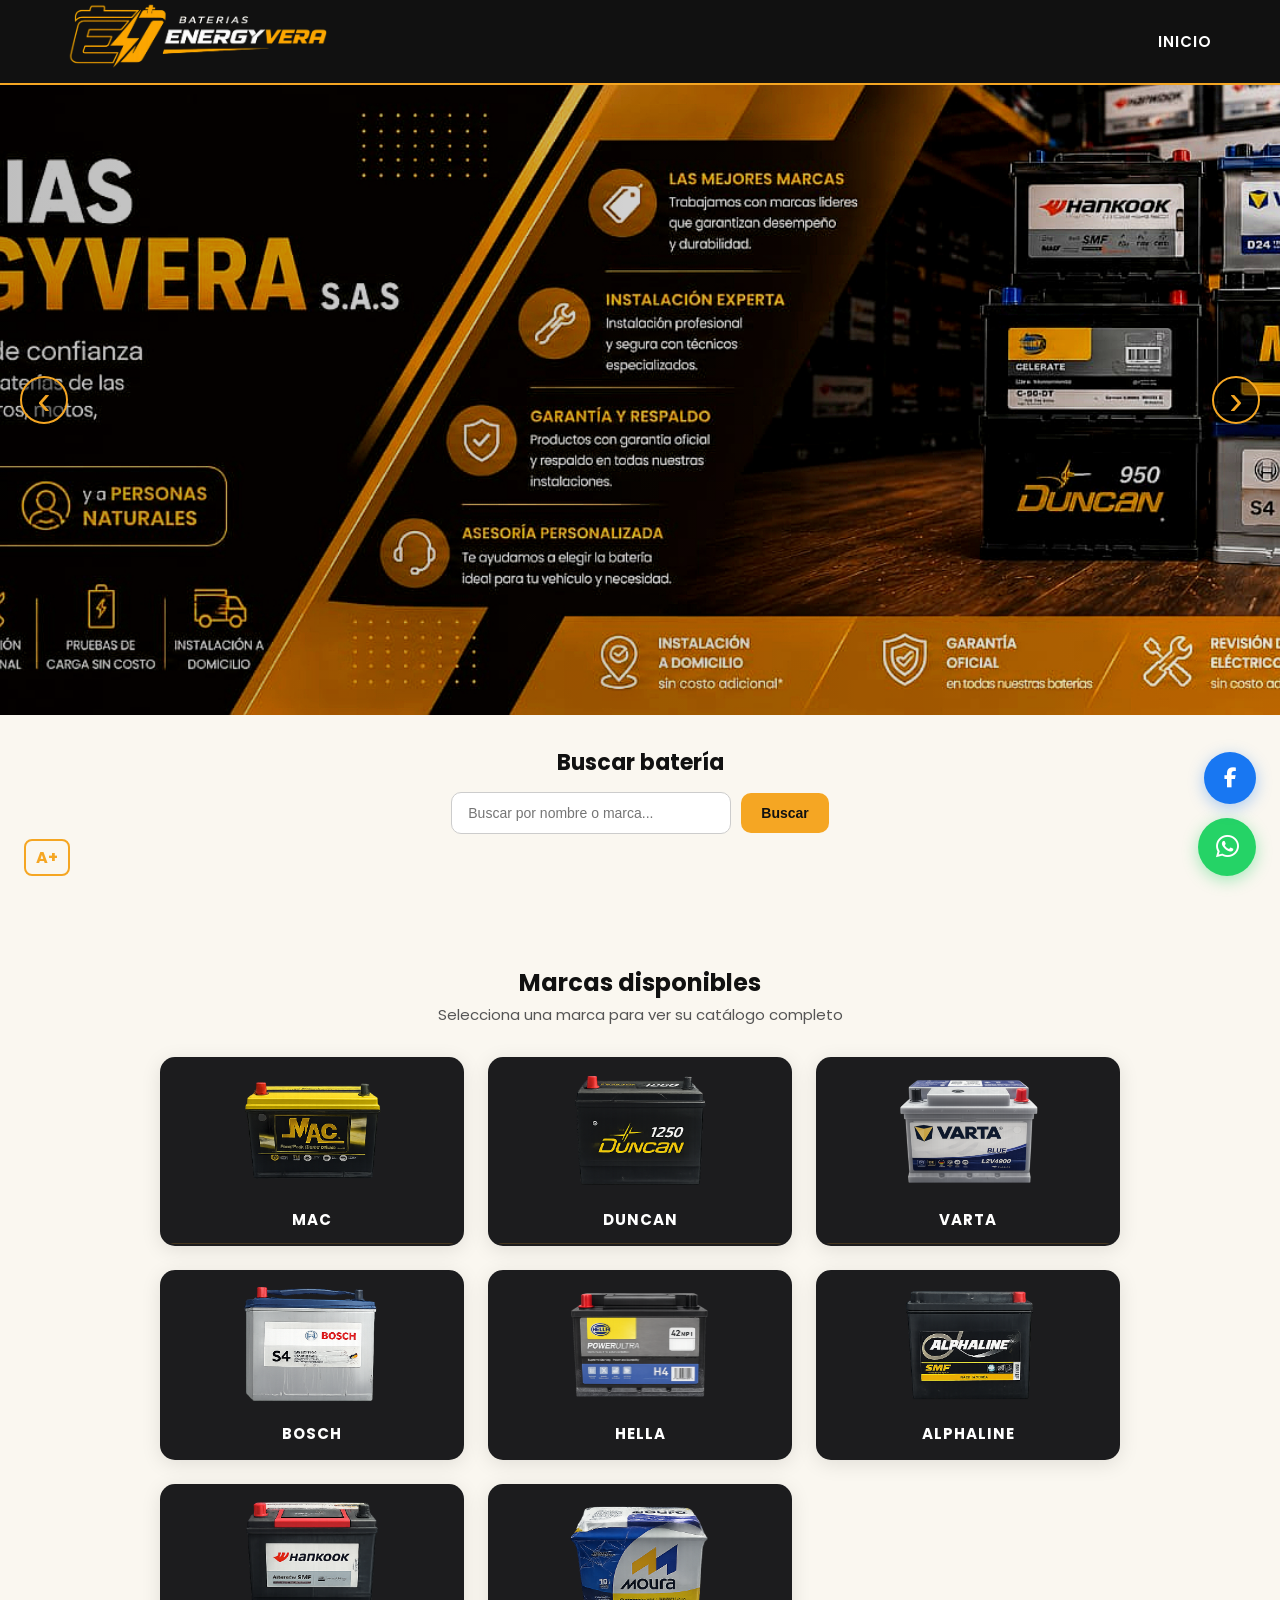
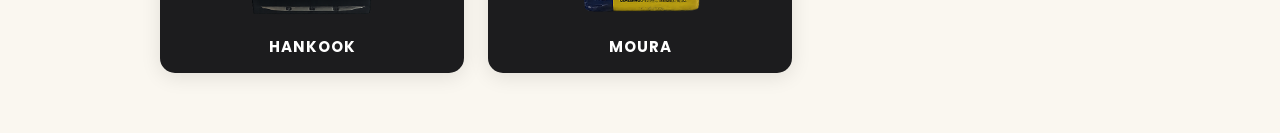
==== commit 729b5d98: "logo inicio" ====
--- a/catalogo.html
+++ b/catalogo.html
@@ -14,7 +14,7 @@
 
 <header>
     <nav>
-        <h2><img src="IMG/LOGO/LOGO_energyvera.png" alt="Logo Baterias EnergyVera S.A.S" class="nav-logo"></h2>
+        <h2><a href="index.html"><img src="IMG/LOGO/LOGO_energyvera.png" alt="Logo Baterias EnergyVera S.A.S" class="nav-logo"></a></h2>
         <ul>
             <li><a href="index.html">Inicio</a></li>
         </ul>
@@ -34,6 +34,9 @@
     <img src="IMG/CARRUSEL/Carrusel02-movil.jpg" class="carousel-img movil" alt="Garantía respaldada">
     <div class="carousel-overlay"></div>
   </div>
+
+  <button class="carousel-btn prev" onclick="cambiarManual(-1)">&#8249;</button>
+  <button class="carousel-btn next" onclick="cambiarManual(1)">&#8250;</button>
 </section>
 
 <!--BOTON WSP-->
@@ -101,10 +104,11 @@
     </div>
 </section>
 
+<script src="JS/carrusel.js"></script>
+<script src="JS/botones.js"></script>
 <script src="JS/marca.js"></script>
 <script src="JS/catalogo.js"></script>
-<script src="JS/carrusel.js"></script>
-<script src="JS/botones.js"></script>
+
 <script>
   function cambiarFuente() {
     const html   = document.documentElement;
--- a/CSS/style.css
+++ b/CSS/style.css
@@ -1,6 +1,5 @@
 /* Estilos globales — negro carbón, ámbar, dorado y crema
 index, catálogo y marca. */
-
 
 /* -- Reset
    Limpia márgenes y rellenos por defecto del navegador */
@@ -42,7 +41,6 @@
   --t:         0.28s ease;
 }
 
-
 /* -- Base*/
 html {
   scroll-behavior: smooth;
@@ -56,11 +54,13 @@
   line-height: 1.6;
 }
 
-ul { list-style: none; }
+ul { 
+  list-style: none; }
 
 
 /* -- Tipografía */
-h1, h2, h3, h4 { font-family: 'Poppins', sans-serif; }
+h1, h2, h3, h4 { 
+  font-family: 'Poppins', sans-serif; }
 
 .section-title {
   display: inline-block;
@@ -124,9 +124,17 @@
 }
 
 /* Desactiva la línea decorativa que tienen los h2 globalmente */
-nav h2::after { display: none; }
-
-nav ul { display: flex; gap: 32px; }
+nav h2::after { 
+  display: none; }
+
+nav ul { 
+  display: flex; gap: 32px; }
+
+/*Logo*/
+nav h2 a {
+  text-decoration: none;
+  display: inline-flex;
+}
 
 /* Links del navbar*/
 nav a {
@@ -670,7 +678,7 @@
   background: linear-gradient(135deg, var(--ambar) 0%, var(--ambar) 100%);
   color:var(--blanco);
   text-align: center;
-  padding: 28px 20px;
+  padding: 20px 20px;
   font-size: 0.8125rem;    /* 13px */
   letter-spacing: 0.5px;
   border-top: 2px solid var(--dorado);
--- a/CSS/catalogo.css
+++ b/CSS/catalogo.css
@@ -15,13 +15,21 @@
 .catalogo {
   text-align: center;
   padding: 60px 20px;
-  background: var(--gris-claro);
+  background: var(--crema);
 }
 
 .catalogo-subtitulo {
   color: var(--gris-medio);
   margin-bottom: 30px;
   font-size: 0.9375rem;    /* 15px */
+}
+
+.catalogo .section-title{
+  color: var(--negro);
+}
+
+.catalogo-subtitulo {
+  color: var(--gris-medio);
 }
 
 
@@ -38,9 +46,10 @@
 
 /* -- Tarjeta de marca*/
 .marca {
-  background: var(--blanco);
-  padding: 20px;
+  background: var(--carbon);
+  padding: 12px;
   border-radius: 15px;
+  border: 2px solid #2a2a2a;
   text-align: center;
   width: 100%;
   box-shadow: var(--sombra-suave);
@@ -74,43 +83,50 @@
 }
 
 .marca img {
-  width: 130px;
-  height: 85px;
+  width: 140px;
+  height: 120px;
   object-fit: contain;
 }
 
 .marca h3 {
-  color: var(--negro);
+  color: var(--blanco);
   margin-top: 10px;
   font-size: 0.9375rem;    /* 15px */
   font-weight: 700;
   letter-spacing: 1px;
 }
 
+a.marca {
+  text-decoration: none;
+}
 
 /* -- Resultados del buscador global*/
 .productos {
   display: grid;
-  grid-template-columns: repeat(2, 1fr);
-  gap: 25px;
+  grid-template-columns: repeat(3, 1fr);
+  gap: 16px;
+  max-width: 960px;
   justify-items: center;
   margin-top: 20px;
+  margin: 0 auto 40px;
 }
 
 /* Tarjetas de resultado de búsqueda */
 .bateria {
-  background: var(--blanco);
-  width: 240px;
-  border-radius: 15px;
+  background: var(--carbon);
+  border: 1px solid #2a2a2a;
+  width: 100%;
+  border-radius: var(--radio);
   padding: 15px;
   box-shadow: var(--sombra-suave);
   text-align: center;
-  transition: transform var(--t), box-shadow var(--t);
+  transition: border-color var(--t), transform var(--t);
 }
 
 .bateria:hover {
+  border-color: var(--ambar);
+  box-shadow: var(--sombra-media);
   transform: translateY(-6px);
-  box-shadow: var(--sombra-media);
 }
 
 .bateria img {
@@ -122,7 +138,57 @@
 .bateria h3 {
   font-size: 1rem;         /* 16px */
   margin: 10px 0;
-  color: var(--negro);
+  color: var(--blanco);
+}
+
+/*-- Info baterias modal */
+.bateria-desc {
+  font-size: 0.75rem;
+  color: #aaa;
+  margin: 8px 0;
+  line-height: 1.5;
+  display: -webkit-box;
+  -webkit-line-clamp: 2;    /* máximo 2 líneas */
+  -webkit-box-orient: vertical;
+  overflow: hidden;
+}
+
+.bateria-specs {
+  display: flex;
+  flex-wrap: wrap;
+  gap: 6px;
+  margin-bottom: 12px;
+}
+
+.bateria-specs span {
+  background: var(--negro);
+  color: #ccc;
+  font-size: 0.70rem;
+  padding: 3px 8px;
+  border-radius: 6px;
+  border: 1px solid #3a3a3a;
+}
+
+.bateria-footer {
+  display: flex;
+  justify-content: space-between;
+  align-items: center;
+  margin-top: auto;
+  padding-top: 10px;
+  border-top: 1px solid #2a2a2a;
+}
+
+.bateria-marca {
+  font-size: 0.70rem;
+  font-weight: 700;
+  color: var(--ambar);
+  letter-spacing: 1px;
+}
+
+.bateria-cta {
+  font-size: 0.75rem;
+  font-weight: 700;
+  color: var(--ambar);
 }
 
 /* -- Buscador global */
@@ -133,6 +199,7 @@
   gap: 12px;
   text-align: center;
   padding: 30px 20px;
+  background: var(--crema);
 }
 
 .buscador h2 {
@@ -185,7 +252,7 @@
 /* -- Responsive 768px */
 @media (max-width: 768px) {
   .marcas-grid { grid-template-columns: repeat(2, 1fr); }
-  .productos { grid-template-columns: 1fr; }
+  .productos { grid-template-columns: repeat(2, 1fr); }
   .bateria { width: 90%; }
   .buscador input { width: 80%; }
 }
--- a/CSS/carrusel.css
+++ b/CSS/carrusel.css
@@ -1,22 +1,15 @@
-/* CARRUSEL
-   Hero principal de index.html y catalogo.html.
-   La lógica del cambio automático entre slides está en carrusel.js.
-   Solo el slide con la clase .active es visible en cada momento. */
+/* CARRUSEL */
 
 
-/* -- Contenedor principal
-   overflow: hidden oculta los slides que no están activos
-   para que no aparezcan al lado del que sí se muestra. */
+/* -- Contenedor principal */
 .hero-carousel {
   position: relative;
   width: 100%;
-  overflow: hidden;
+  overflow: visible;
 }
 
 
-/* -- Slide individual
-   Por defecto están ocultos con display: none.
-   carrusel.js agrega y quita la clase .active cada 4 segundos. */
+/* -- Slide individual */
 .carousel-slide {
   display: none;
   height: 70vh;
@@ -40,9 +33,7 @@
 
 
 /* -- Overlay
-   Capa semitransparente sobre la imagen.
-   El gradiente va de izquierda (más oscuro) a derecha (más claro)
-   para que el texto de la izquierda sea legible. */
+   Capa semitransparente sobre la imagen */
 .carousel-overlay {
   position: absolute;
   inset: 0;
@@ -55,9 +46,7 @@
 }
 
 
-/* -- Contenido del slide
-   Título y texto sobre la imagen. La animación fadeUp lo hace
-   entrar desde abajo cada vez que el slide se activa. */
+/* -- Contenido del slide */
 .carousel-content {
   color: white;
   max-width: 500px;
@@ -84,13 +73,40 @@
   line-height: 1.4;
 }
 
-/* --Carousel movil*/
-.carousel-img.movil  { 
-  display: none; }
+.carousel-btn {
+  position: absolute;
+  top: 50%;
+  transform: translateY(-50%);
+  z-index: 10;
+  background: rgba(0, 0, 0, 0.45);
+  border: 2px solid var(--ambar);
+  color: var(--ambar);
+  font-size: 2.5rem;
+  width: 48px;
+  height: 48px;
+  border-radius: 50%;
+  cursor: pointer;
+  display: flex;
+  align-items: center;
+  justify-content: center;
+  transition: background var(--t), transform var(--t);
+  line-height: 1;
+}
 
-/* -- Responsive 768px
-   En móviles el slide es más bajo y el contenido
-   se centra en vez de alinearse a la izquierda. */
+.carousel-btn:hover {
+  background: var(--ambar);
+  color: var(--negro);
+  transform: translateY(-50%) scale(1.1);
+}
+
+.carousel-btn.prev { left: 20px; }
+.carousel-btn.next { right: 20px; }
+
+@media (max-width: 768px) {
+  .carousel-btn { width: 38px; height: 38px; font-size: 1.75rem; }
+}
+
+/* -- Responsive 768px */
 @media (max-width: 768px) {
   .carousel-slide { height: 450px; }
   .carousel-img { object-position: center top; }
@@ -106,6 +122,7 @@
   .carousel-text  { font-size: 0.875rem; } /* 14px */
 }
 
+/*-- Carousel movil*/
 .carousel-img.movil  { display: none; }
 
 @media (max-width: 768px) {
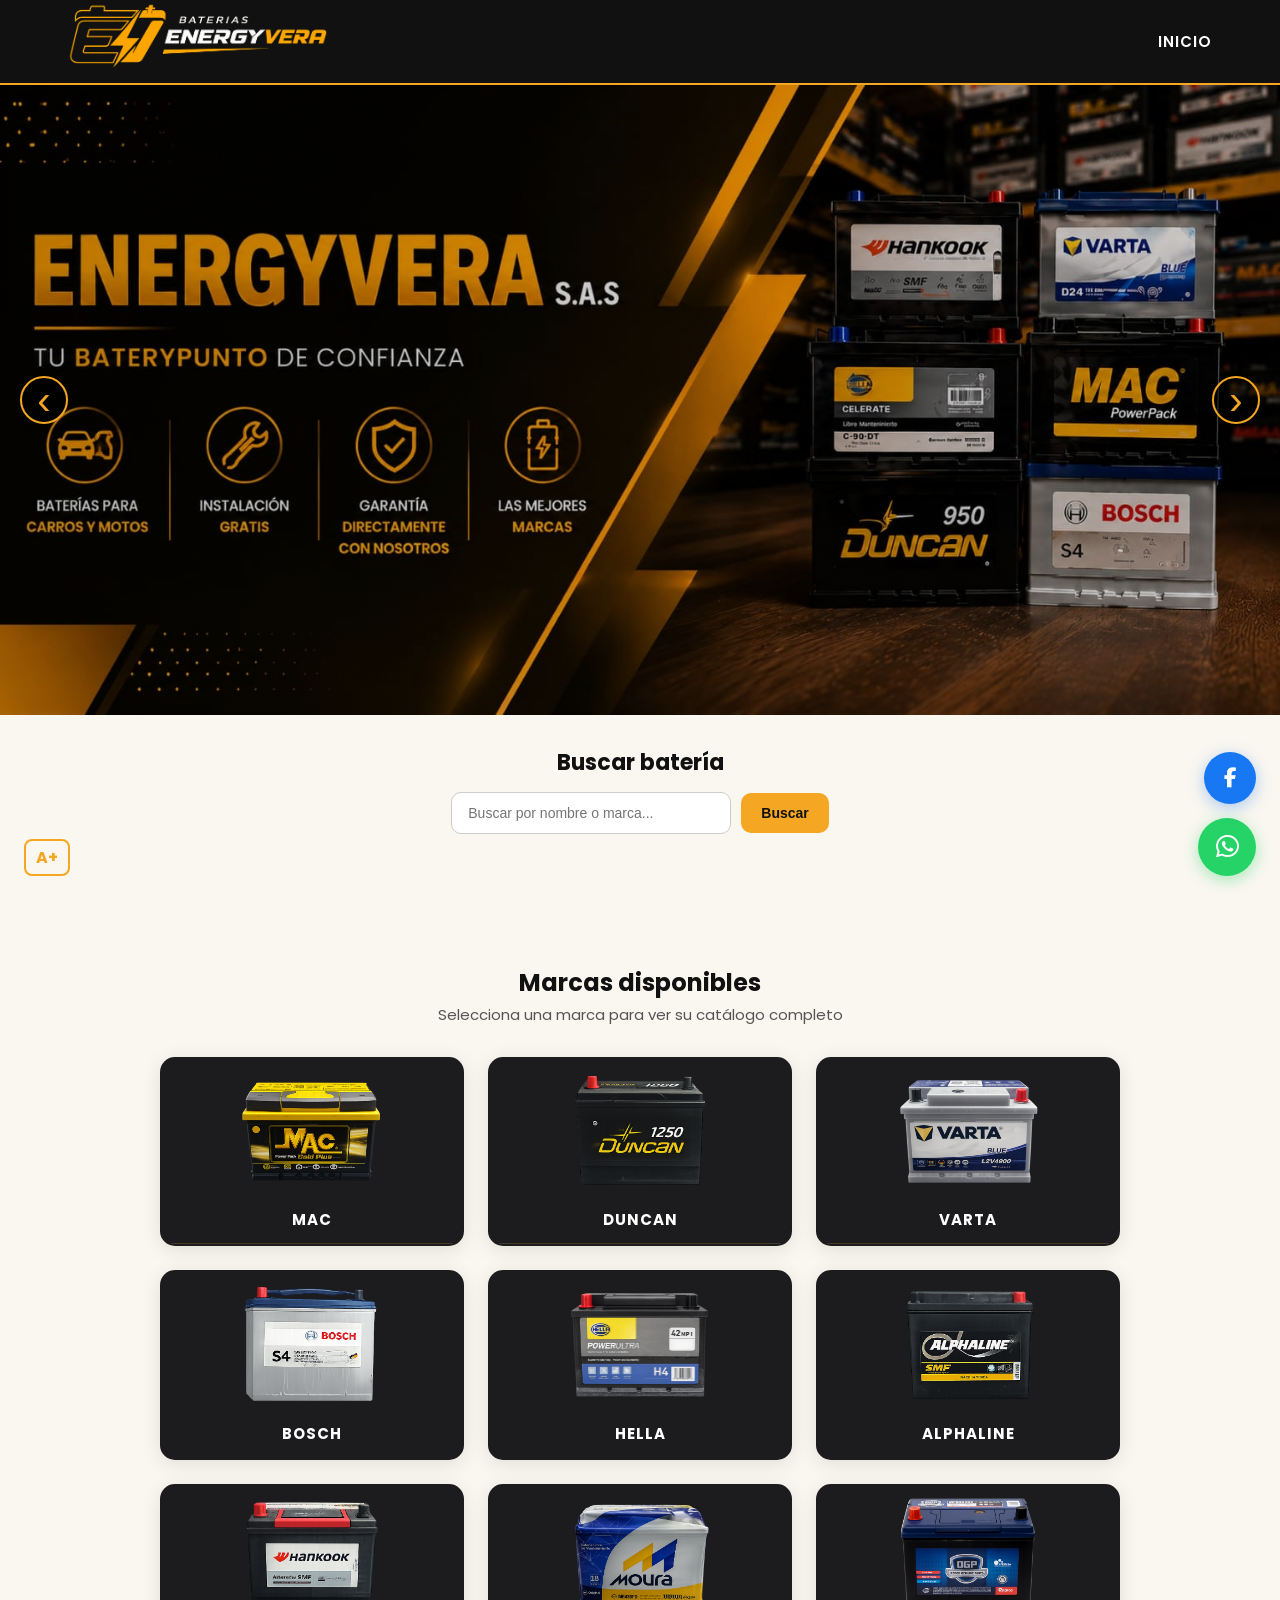
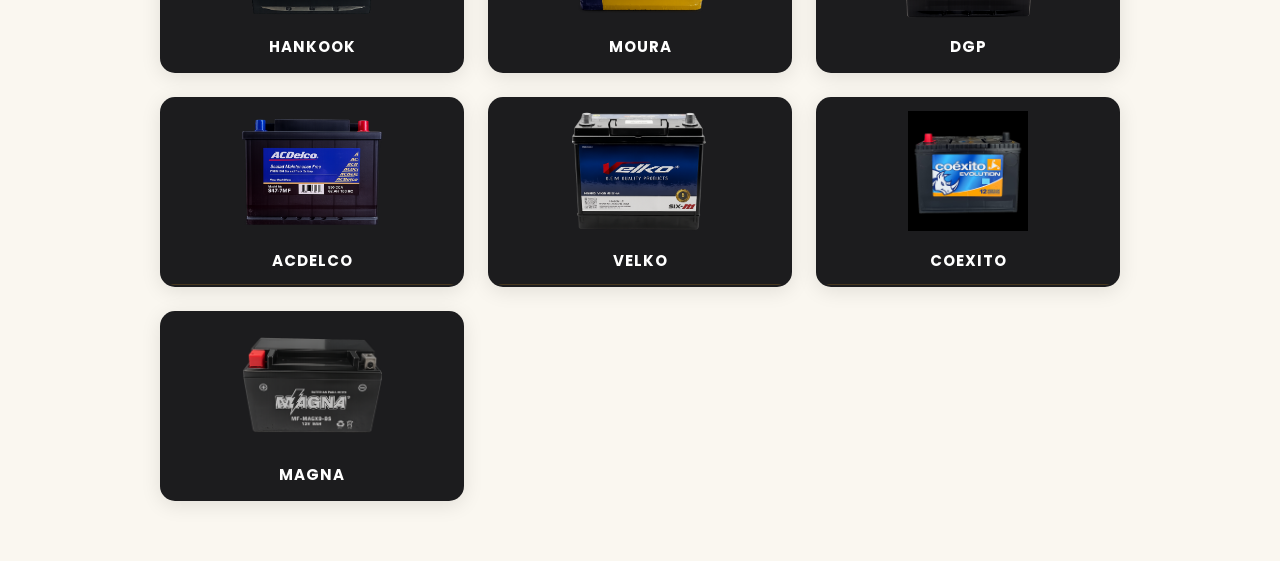
==== commit a688afec: "magna e info pendiente" ====
--- a/catalogo.html
+++ b/catalogo.html
@@ -68,37 +68,57 @@
 
     <div class="marcas-grid">
       <a class="marca" href="marca.html?marca=mac">
-        <img src="IMG/MAC/MAC.jpg" alt="Mac">
+        <img src="IMG/MAC/MAC.jpg" alt="MAC">
         <h3>MAC</h3>
       </a>
 
       <a class="marca" href="marca.html?marca=duncan">
-        <img src="IMG/DUNCAN/DUNCAN.jpg" alt="Duncan">
+        <img src="IMG/DUNCAN/DUNCAN.jpg" alt="DUNCAN">
         <h3>DUNCAN</h3>
       </a>
       <a class="marca" href="marca.html?marca=varta">
-        <img src="IMG/VARTA/VARTA.jpg" alt="Varta">
+        <img src="IMG/VARTA/VARTA.jpg" alt="VARTA">
         <h3>VARTA</h3>
       </a>
       <a class="marca" href="marca.html?marca=bosch">
-        <img src="IMG/BOSCH/BOSCH.jpg" alt="Bosch">
+        <img src="IMG/BOSCH/BOSCH.jpg" alt="BOSCH">
         <h3>BOSCH</h3>
       </a>
       <a class="marca" href="marca.html?marca=hella">
-        <img src="IMG/HELLA/HELLA.jpg" alt="Hella">
+        <img src="IMG/HELLA/HELLA.jpg" alt="HELLA">
         <h3>HELLA</h3>
       </a>
       <a class="marca" href="marca.html?marca=alphaline">
-        <img src="IMG/ALPHALINE/ALPHALINE.jpg" alt="Alphaline">
+        <img src="IMG/ALPHALINE/ALPHALINE.jpg" alt="ALPHALINE">
         <h3>ALPHALINE</h3>
       </a>
       <a class="marca" href="marca.html?marca=hankook">
-        <img src="IMG/HANKOOK/HANKOOK.jpg" alt="Hankook">
+        <img src="IMG/HANKOOK/HANKOOK.jpg" alt="HANKOOK">
         <h3>HANKOOK</h3>
       </a>
       <a class="marca" href="marca.html?marca=moura">
-        <img src="IMG/MOURA/MOURA.jpg" alt="Moura">
+        <img src="IMG/MOURA/MOURA.jpg" alt="MOURA">
         <h3>MOURA</h3>
+      </a>
+      <a class="marca" href="marca.html?marca=dgp">
+        <img src="IMG/DGP/DGP.jpg" alt="DGP">
+        <h3>DGP</h3>
+      </a>
+      <a class="marca" href="marca.html?marca=acdelco">
+        <img src="IMG/ACDELCO/ACDELCO.jpg" alt="ACDELCO">
+        <h3>ACDELCO</h3>
+      </a>
+      <a class="marca" href="marca.html?marca=velko">
+        <img src="IMG/VELKO/VELKO.jpg" alt="VELKO">
+        <h3>VELKO</h3>
+      </a>
+      <a class="marca" href="marca.html?marca=coexito">
+        <img src="IMG/COEXITO/COEXITO.jpg" alt="COEXITO">
+        <h3>COEXITO</h3>
+      </a>
+      <a class="marca" href="marca.html?marca=magna">
+        <img src="IMG/MAGNA/MAGNA.jpg" alt="MAGNA">
+        <h3>MAGNA</h3>
       </a>
 
     </div>
